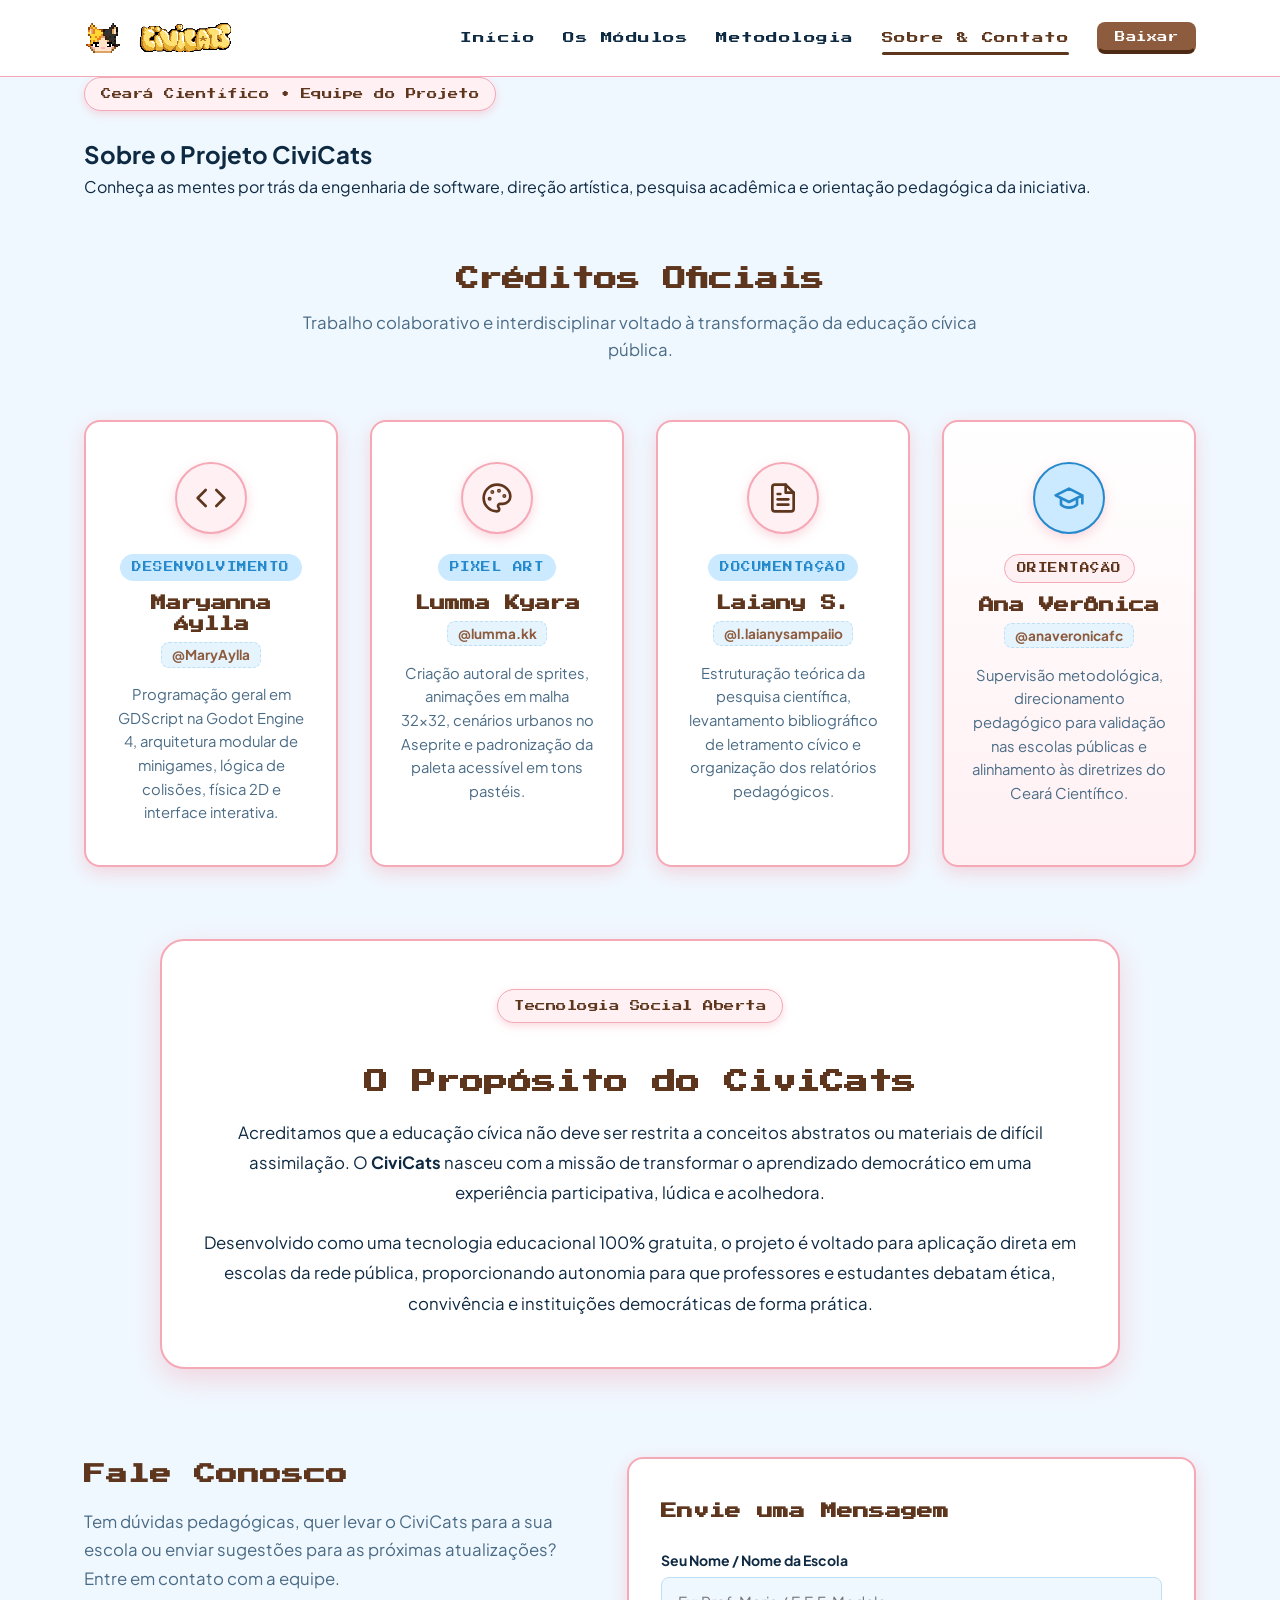
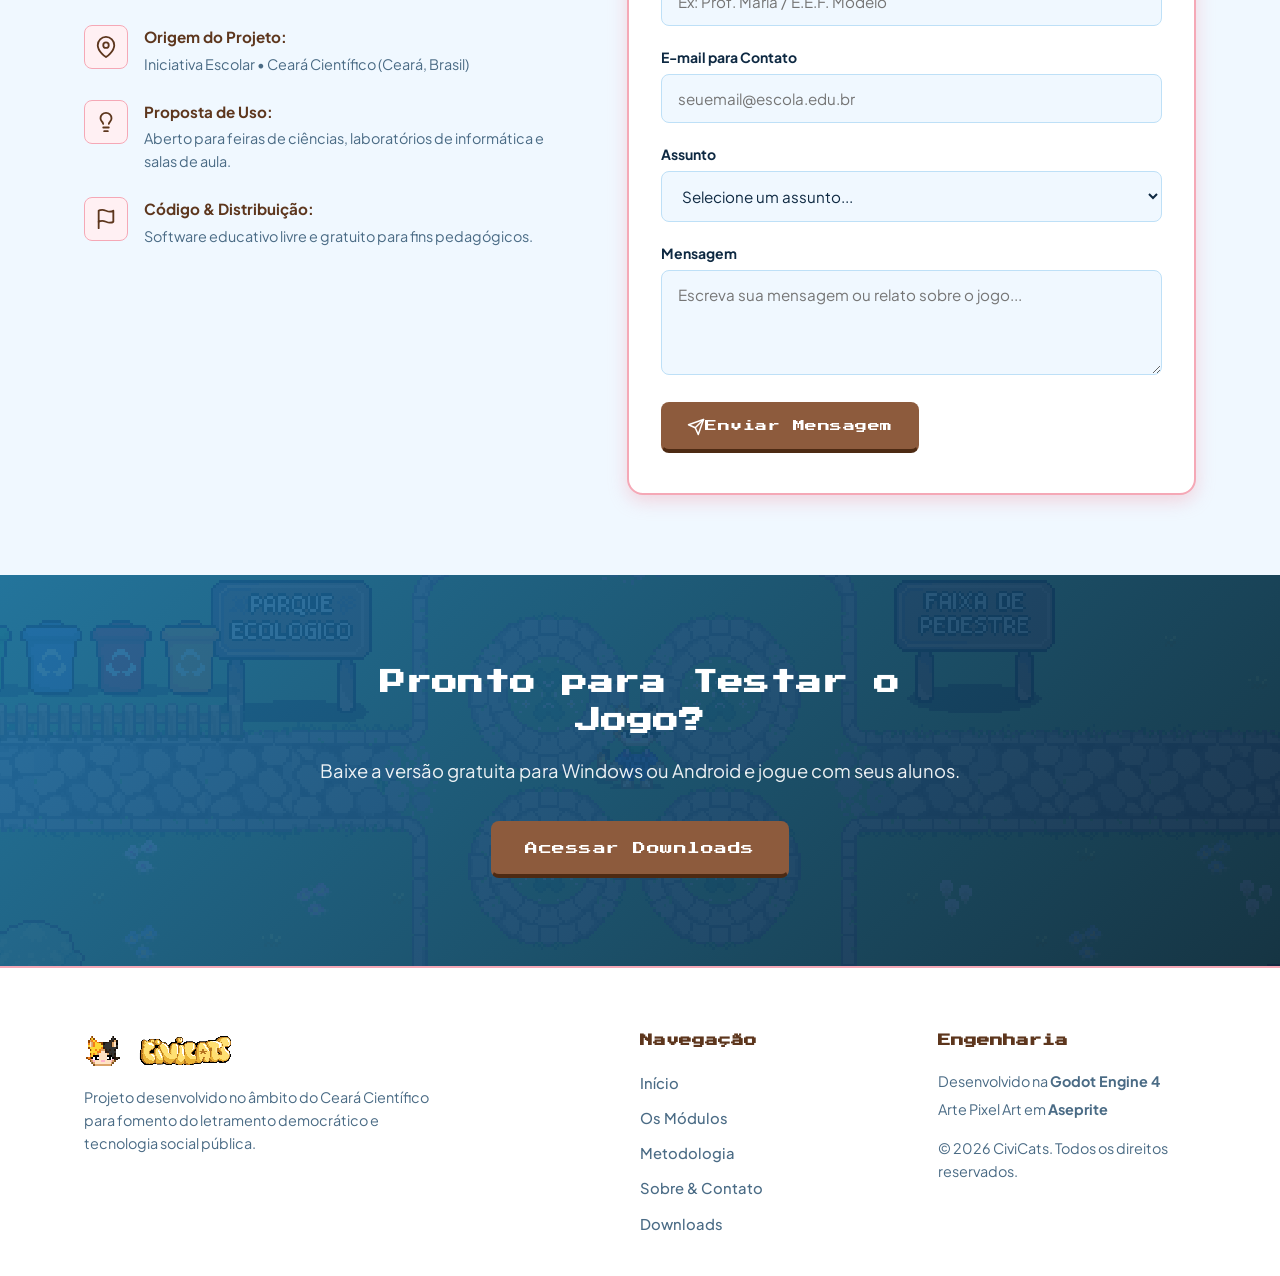
==== sobre.html @ 6ed39fdf "Projeto CiviCats" ====
<!DOCTYPE html>
<html lang="pt-BR">
<head>
  <meta charset="UTF-8">
  <meta name="viewport" content="width=device-width, initial-scale=1.0">
  <meta name="description" content="Conheça a equipe por trás do projeto CiviCats: desenvolvimento, arte, documentação e coordenação pedagógica para o Ceará Científico.">
  <meta name="theme-color" content="#7ecbf7">

  <title>CiviCats | Sobre Nós & Equipe</title>

  <!-- Favicon -->
  <link rel="icon" type="image/png" href="assets/images/cat-avatar.png">

  <!-- Google Fonts: Press Start 2P + Plus Jakarta Sans -->
  <link rel="preconnect" href="https://fonts.googleapis.com">
  <link rel="preconnect" href="https://fonts.gstatic.com" crossorigin>
  <link href="https://fonts.googleapis.com/css2?family=Plus+Jakarta+Sans:wght@400;500;600;700;800&family=Press+Start+2P&display=swap" rel="stylesheet">

  <!-- Estilos -->
  <link rel="stylesheet" href="css/style.css">
</head>
<body>

  <!-- Acessibilidade -->
  <a href="#conteudo-principal" class="skip-link">Pular para o conteúdo principal</a>

  <!-- Cabeçalho -->
  <header class="header">
    <div class="container header-container">
      <a href="index.html" class="brand" aria-label="CiviCats Página Inicial">
        <img src="assets/images/cat-avatar.png" alt="Ícone do Gatinho CiviCats" class="brand-cat-icon">
        <img src="assets/images/logo-civicats.png" alt="CiviCats" class="brand-logo-nav">
      </a>

      <button 
        class="mobile-toggle" 
        id="menu-toggle" 
        aria-label="Abrir menu de navegação" 
        aria-expanded="false" 
        aria-controls="nav-menu"
      >
        <span class="hamburger-bar"></span>
        <span class="hamburger-bar"></span>
        <span class="hamburger-bar"></span>
      </button>

      <nav class="nav" id="nav-menu" aria-label="Navegação do site">
        <ul class="nav-list">
          <li><a href="index.html" class="nav-link">Início</a></li>
          <li><a href="modulos.html" class="nav-link">Os Módulos</a></li>
          <li><a href="metodologia.html" class="nav-link">Metodologia</a></li>
          <li><a href="sobre.html" class="nav-link active" aria-current="page">Sobre & Contato</a></li>
          <li><a href="downloads.html" class="btn btn-wood btn-nav-compact">Baixar</a></li>
        </ul>
      </nav>
    </div>
  </header>

  <main id="conteudo-principal">

    <!-- Cabeçalho da Página -->
    <section class="page-header">
      <div class="container">
        <span class="pixel-badge">Ceará Científico • Equipe do Projeto</span>
        <h1 class="page-title">Sobre o Projeto CiviCats</h1>
        <p class="page-subtitle">
          Conheça as mentes por trás da engenharia de software, direção artística, pesquisa acadêmica e orientação pedagógica da iniciativa.
        </p>
      </div>
    </section>

    <!-- Seção de Créditos & Equipe -->
    <section class="section section-team">
      <div class="container">
        
        <div class="section-header reveal-item">
          <h2 class="section-title">Créditos Oficiais</h2>
          <p class="section-desc">Trabalho colaborativo e interdisciplinar voltado à transformação da educação cívica pública.</p>
        </div>

        <div class="grid grid-team">

          <!-- 1. Desenvolvimento -->
          <article class="card team-card reveal-item" data-delay="100">
            <div class="team-avatar-box">
              <svg class="team-svg-icon" viewBox="0 0 24 24" fill="none" stroke="currentColor" stroke-width="2" stroke-linecap="round" stroke-linejoin="round" aria-hidden="true">
                <polyline points="16 18 22 12 16 6"/>
                <polyline points="8 6 2 12 8 18"/>
              </svg>
            </div>
            <span class="team-role-tag">Desenvolvimento</span>
            <h3 class="team-name">Maryanna Áylla</h3>
            <p class="team-handle">
              <a href="https://instagram.com/MaryAylla" target="_blank" rel="noopener noreferrer" class="social-tag">
                @MaryAylla
              </a>
            </p>
            <p class="team-desc">
              Programação geral em GDScript na Godot Engine 4, arquitetura modular de minigames, lógica de colisões, física 2D e interface interativa.
            </p>
          </article>

          <!-- 2. Pixel Art -->
          <article class="card team-card reveal-item" data-delay="200">
            <div class="team-avatar-box">
              <svg class="team-svg-icon" viewBox="0 0 24 24" fill="none" stroke="currentColor" stroke-width="2" stroke-linecap="round" stroke-linejoin="round" aria-hidden="true">
                <circle cx="13.5" cy="6.5" r=".5" fill="currentColor"/>
                <circle cx="17.5" cy="10.5" r=".5" fill="currentColor"/>
                <circle cx="8.5" cy="7.5" r=".5" fill="currentColor"/>
                <circle cx="6.5" cy="12.5" r=".5" fill="currentColor"/>
                <path d="M12 2C6.5 2 2 6.5 2 12s4.5 10 10 10c.926 0 1.648-.746 1.648-1.688 0-.437-.18-.835-.437-1.125-.29-.289-.438-.652-.438-1.125a1.64 1.64 0 0 1 1.668-1.668h1.996c3.051 0 5.555-2.503 5.555-5.554C21.965 6.012 17.461 2 12 2z"/>
              </svg>
            </div>
            <span class="team-role-tag">Pixel Art</span>
            <h3 class="team-name">Lumma Kyara</h3>
            <p class="team-handle">
              <a href="https://instagram.com/lumma.kk" target="_blank" rel="noopener noreferrer" class="social-tag">
                @lumma.kk
              </a>
            </p>
            <p class="team-desc">
              Criação autoral de sprites, animações em malha 32x32, cenários urbanos no Aseprite e padronização da paleta acessível em tons pastéis.
            </p>
          </article>

          <!-- 3. Documentação -->
          <article class="card team-card reveal-item" data-delay="300">
            <div class="team-avatar-box">
              <svg class="team-svg-icon" viewBox="0 0 24 24" fill="none" stroke="currentColor" stroke-width="2" stroke-linecap="round" stroke-linejoin="round" aria-hidden="true">
                <path d="M14 2H6a2 2 0 0 0-2 2v16a2 2 0 0 0 2 2h12a2 2 0 0 0 2-2V8z"/>
                <polyline points="14 2 14 8 20 8"/>
                <line x1="16" y1="13" x2="8" y2="13"/>
                <line x1="16" y1="17" x2="8" y2="17"/>
                <polyline points="10 9 9 9 8 9"/>
              </svg>
            </div>
            <span class="team-role-tag">Documentação</span>
            <h3 class="team-name">Laiany S.</h3>
            <p class="team-handle">
              <a href="https://instagram.com/l.laianysampaiio" target="_blank" rel="noopener noreferrer" class="social-tag">
                @l.laianysampaiio
              </a>
            </p>
            <p class="team-desc">
              Estruturação teórica da pesquisa científica, levantamento bibliográfico de letramento cívico e organização dos relatórios pedagógicos.
            </p>
          </article>

          <!-- 4. Orientação -->
          <article class="card team-card team-card-coord reveal-item" data-delay="400">
            <div class="team-avatar-box avatar-coord">
              <svg class="team-svg-icon" viewBox="0 0 24 24" fill="none" stroke="currentColor" stroke-width="2" stroke-linecap="round" stroke-linejoin="round" aria-hidden="true">
                <path d="M22 10v6M2 10l10-5 10 5-10 5z"/>
                <path d="M6 12v5c3 3 9 3 12 0v-5"/>
              </svg>
            </div>
            <span class="team-role-tag tag-coord">Orientação</span>
            <h3 class="team-name">Ana Verônica</h3>
            <p class="team-handle">
              <a href="https://instagram.com/anaveronicafc" target="_blank" rel="noopener noreferrer" class="social-tag">
                @anaveronicafc
              </a>
            </p>
            <p class="team-desc">
              Supervisão metodológica, direcionamento pedagógico para validação nas escolas públicas e alinhamento às diretrizes do Ceará Científico.
            </p>
          </article>

        </div>

      </div>
    </section>

    <!-- Seção de Missão -->
    <section class="section section-mission">
      <div class="container">
        <div class="mission-box reveal-item">
          <div class="mission-content">
            <span class="pixel-badge">Tecnologia Social Aberta</span>
            <h2 class="mission-title">O Propósito do CiviCats</h2>
            <p>
              Acreditamos que a educação cívica não deve ser restrita a conceitos abstratos ou materiais de difícil assimilação. O <strong>CiviCats</strong> nasceu com a missão de transformar o aprendizado democrático em uma experiência participativa, lúdica e acolhedora.
            </p>
            <p>
              Desenvolvido como uma tecnologia educacional 100% gratuita, o projeto é voltado para aplicação direta em escolas da rede pública, proporcionando autonomia para que professores e estudantes debatam ética, convivência e instituições democráticas de forma prática.
            </p>
          </div>
        </div>
      </div>
    </section>

    <!-- Seção de Contato & Feedback -->
    <section class="section section-contact">
      <div class="container">
        
        <div class="contact-grid">
          
          <!-- Informações de Contato -->
          <div class="contact-info-panel reveal-item" data-delay="100">
            <h2 class="contact-panel-title">Fale Conosco</h2>
            <p class="contact-panel-desc">
              Tem dúvidas pedagógicas, quer levar o CiviCats para a sua escola ou enviar sugestões para as próximas atualizações? Entre em contato com a equipe.
            </p>

            <div class="contact-detail-list">
              <div class="contact-item">
                <div class="contact-icon-box" aria-hidden="true">
                  <svg class="contact-svg-icon" viewBox="0 0 24 24" fill="none" stroke="currentColor" stroke-width="2" stroke-linecap="round" stroke-linejoin="round">
                    <path d="M21 10c0 7-9 13-9 13s-9-6-9-13a9 9 0 0 1 18 0z"/>
                    <circle cx="12" cy="10" r="3"/>
                  </svg>
                </div>
                <div>
                  <strong>Origem do Projeto:</strong>
                  <p>Iniciativa Escolar • Ceará Científico (Ceará, Brasil)</p>
                </div>
              </div>

              <div class="contact-item">
                <div class="contact-icon-box" aria-hidden="true">
                  <svg class="contact-svg-icon" viewBox="0 0 24 24" fill="none" stroke="currentColor" stroke-width="2" stroke-linecap="round" stroke-linejoin="round">
                    <line x1="9" y1="18" x2="15" y2="18"/>
                    <line x1="10" y1="22" x2="14" y2="22"/>
                    <path d="M15.09 14c.18-.98.65-1.74 1.41-2.5A4.65 4.65 0 0 0 18 8 6 6 0 0 0 6 8c0 1 .23 2.23 1.5 3.5A4.61 4.61 0 0 1 8.91 14"/>
                  </svg>
                </div>
                <div>
                  <strong>Proposta de Uso:</strong>
                  <p>Aberto para feiras de ciências, laboratórios de informática e salas de aula.</p>
                </div>
              </div>

              <div class="contact-item">
                <div class="contact-icon-box" aria-hidden="true">
                  <svg class="contact-svg-icon" viewBox="0 0 24 24" fill="none" stroke="currentColor" stroke-width="2" stroke-linecap="round" stroke-linejoin="round">
                    <path d="M4 15s1-1 4-1 5 2 8 2 4-1 4-1V3s-1 1-4 1-5-2-8-2-4 1-4 1z"/>
                    <line x1="4" y1="22" x2="4" y2="15"/>
                  </svg>
                </div>
                <div>
                  <strong>Código & Distribuição:</strong>
                  <p>Software educativo livre e gratuito para fins pedagógicos.</p>
                </div>
              </div>
            </div>
          </div>

          <!-- Formulário Acessível -->
          <div class="card contact-form-card reveal-item" data-delay="200">
            <h3 class="form-title">Envie uma Mensagem</h3>
            
            <form id="contact-form" class="contact-form" novalidate>
              
              <div class="form-group">
                <label for="form-name" class="form-label">Seu Nome / Nome da Escola</label>
                <input 
                  type="text" 
                  id="form-name" 
                  name="name" 
                  class="form-input" 
                  placeholder="Ex: Prof. Maria / E.E.F. Modelo" 
                  required
                >
                <span class="form-error-msg" id="name-error">Por favor, informe seu nome.</span>
              </div>

              <div class="form-group">
                <label for="form-email" class="form-label">E-mail para Contato</label>
                <input 
                  type="email" 
                  id="form-email" 
                  name="email" 
                  class="form-input" 
                  placeholder="seuemail@escola.edu.br" 
                  required
                >
                <span class="form-error-msg" id="email-error">Por favor, insira um e-mail válido.</span>
              </div>

              <div class="form-group">
                <label for="form-subject" class="form-label">Assunto</label>
                <select id="form-subject" name="subject" class="form-input form-select" required>
                  <option value="" disabled selected>Selecione um assunto...</option>
                  <option value="pedagogico">Uso Pedagógico em Sala de Aula</option>
                  <option value="duvidas">Dúvidas sobre os Minigames / Builds</option>
                  <option value="feedback">Feedback e Sugestões de Melhoria</option>
                  <option value="parcerias">Apresentações em Feiras Científicas</option>
                </select>
                <span class="form-error-msg" id="subject-error">Por favor, escolha um assunto.</span>
              </div>

              <div class="form-group">
                <label for="form-message" class="form-label">Mensagem</label>
                <textarea 
                  id="form-message" 
                  name="message" 
                  rows="4" 
                  class="form-input form-textarea" 
                  placeholder="Escreva sua mensagem ou relato sobre o jogo..." 
                  required
                ></textarea>
                <span class="form-error-msg" id="message-error">A mensagem não pode ficar vazia.</span>
              </div>

              <button type="submit" class="btn btn-wood btn-block" id="form-submit-btn">
                <svg class="btn-icon-svg" viewBox="0 0 24 24" fill="none" stroke="currentColor" stroke-width="2" stroke-linecap="round" stroke-linejoin="round" aria-hidden="true">
                  <line x1="22" y1="2" x2="11" y2="13"/>
                  <polygon points="22 2 15 22 11 13 2 9 22 2"/>
                </svg>
                <span>Enviar Mensagem</span>
              </button>

              <div class="form-success-banner" id="form-success" role="alert" aria-live="polite">
                <svg class="success-icon-svg" viewBox="0 0 24 24" fill="none" stroke="currentColor" stroke-width="2" stroke-linecap="round" stroke-linejoin="round" aria-hidden="true">
                  <path d="M22 11.08V12a10 10 0 1 1-5.93-9.14"/>
                  <polyline points="22 4 12 14.01 9 11.01"/>
                </svg>
                <span>Mensagem enviada com sucesso! Agradecemos o contato.</span>
              </div>

            </form>
          </div>

        </div>

      </div>
    </section>

    <!-- Banner de Download -->
    <section class="cta-banner reveal-item">
      <div class="container cta-banner-container">
        <h2 class="cta-banner-title">Pronto para Testar o Jogo?</h2>
        <p class="cta-banner-desc">Baixe a versão gratuita para Windows ou Android e jogue com seus alunos.</p>
        <a href="downloads.html" class="btn btn-wood btn-lg">
          Acessar Downloads
        </a>
      </div>
    </section>

  </main>

  <!-- Rodapé Institucional -->
  <footer class="footer">
    <div class="container footer-grid">
      <div class="footer-info">
        <div class="brand">
          <img src="assets/images/cat-avatar.png" alt="Ícone do Gatinho" class="brand-cat-icon">
          <img src="assets/images/logo-civicats.png" alt="CiviCats" class="brand-logo-nav">
        </div>
        <p class="footer-desc">Projeto desenvolvido no âmbito do Ceará Científico para fomento do letramento democrático e tecnologia social pública.</p>
      </div>

      <div class="footer-links">
        <h3 class="footer-heading">Navegação</h3>
        <ul>
          <li><a href="index.html">Início</a></li>
          <li><a href="modulos.html">Os Módulos</a></li>
          <li><a href="metodologia.html">Metodologia</a></li>
          <li><a href="sobre.html">Sobre & Contato</a></li>
          <li><a href="downloads.html">Downloads</a></li>
        </ul>
      </div>

      <div class="footer-legal">
        <h3 class="footer-heading">Engenharia</h3>
        <p>Desenvolvido na <strong>Godot Engine 4</strong></p>
        <p>Arte Pixel Art em <strong>Aseprite</strong></p>
        <p class="footer-copy">&copy; 2026 CiviCats. Todos os direitos reservados.</p>
      </div>
    </div>
  </footer>

  <script src="js/main.js"></script>
</body>
</html>
---- css/style.css ----
/* ==========================================================================
   1. DESIGN TOKENS (Céu Pastel, Madeira & Rosa Sakura das Cerejeiras)
   ========================================================================== */
:root {
  /* Tons Principais de Azul Pastel (Céu) */
  --sky-blue-deep: #2589cc;
  --sky-blue-hover: #1b6da4;
  --sky-blue-pastel: #7ecbf7;
  --sky-blue-soft: #cbeaff;
  --sky-blue-lightest: #f0f8ff;

  /* Tons Amadeirados para Títulos e Botões */
  --title-brown: #5d361d;         /* Marrom escuro para títulos e legibilidade */
  --accent-wood: #8d5b3d;         /* Madeira clássica dos botões */
  --accent-wood-hover: #73482d;   
  --accent-wood-shadow: #4d2a13;
  --accent-yellow: #fbd869;

  /* Paleta Rosa Pastel (Árvores Cerejeiras da Tela Inicial) */
  --sakura-pink: #f9c2cb;         /* Tom principal da copa da árvore */
  --sakura-pink-border: #f5a8b6;  /* Borda rosada com definição */
  --sakura-pink-soft: #fff0f3;    /* Fundo ultra-suave para tags e caixas */
  --sakura-pink-shadow: rgba(245, 168, 182, 0.45); /* Brilho/sombra rosa suave */

  /* Tags de Categoria */
  --accent-green-tag: #dcfce7;
  --accent-green-text: #15803d;

  /* Superfícies e Textos */
  --bg-main: var(--sky-blue-lightest);
  --bg-surface: #ffffff;
  --bg-surface-alt: #e6f4fd;

  --text-main: #0e2942;
  --text-muted: #4a6b85;
  --border-color: #bee0f7;

  /* Dimensões e Efeitos */
  --radius-sm: 8px;
  --radius-md: 16px;
  --radius-lg: 24px;
  --transition: 0.25s cubic-bezier(0.4, 0, 0.2, 1);

  /* Fontes */
  --font-text: 'Plus Jakarta Sans', system-ui, -apple-system, sans-serif;
  --font-pixel: 'Press Start 2P', monospace;
}

*, *::before, *::after {
  box-sizing: border-box;
  margin: 0;
  padding: 0;
}

html {
  scroll-behavior: smooth;
}

body {
  font-family: var(--font-text);
  background-color: var(--bg-main);
  color: var(--text-main);
  line-height: 1.6;
  -webkit-font-smoothing: antialiased;
  display: flex;
  flex-direction: column;
  min-height: 100vh;
}

main {
  flex: 1;
}

/* ==========================================================================
   2. ACESSIBILIDADE E BADGES
   ========================================================================== */
.skip-link {
  position: absolute;
  top: -100px;
  left: 1rem;
  background: var(--title-brown);
  color: #ffffff;
  padding: 0.75rem 1.25rem;
  border-radius: var(--radius-sm);
  font-family: var(--font-pixel);
  font-size: 0.7rem;
  z-index: 1000;
  transition: top var(--transition);
  text-decoration: none;
}

.skip-link:focus {
  top: 1rem;
}

:focus-visible {
  outline: 3px solid var(--sakura-pink-border);
  outline-offset: 3px;
}

.container {
  width: 100%;
  max-width: 1160px;
  margin-inline: auto;
  padding-inline: 1.5rem;
}

/* Badge do Ceará Científico em Rosa Pastel das Cerejeiras */
.pixel-badge {
  display: inline-block;
  font-family: var(--font-pixel);
  font-size: 0.65rem;
  line-height: 1.4;
  padding: 0.55rem 1rem;
  background-color: var(--sakura-pink-soft);
  color: var(--title-brown);
  border: 1.5px solid var(--sakura-pink-border);
  box-shadow: 0 3px 8px var(--sakura-pink-shadow);
  border-radius: 9999px;
  margin-bottom: 1.5rem;
  letter-spacing: 0.5px;
}

/* ==========================================================================
   3. CABEÇALHO E NAVEGAÇÃO
   ========================================================================== */
.header {
  position: sticky;
  top: 0;
  background-color: rgba(255, 255, 255, 0.94);
  backdrop-filter: blur(12px);
  border-bottom: 1.5px solid var(--sakura-pink-border);
  z-index: 100;
}

.header-container {
  display: flex;
  align-items: center;
  justify-content: space-between;
  height: 4.75rem;
}

.brand {
  display: flex;
  align-items: center;
  gap: 0.75rem;
  text-decoration: none;
}

.brand-cat-icon {
  width: 38px;
  height: 38px;
  object-fit: contain;
  image-rendering: pixelated;
  transition: transform var(--transition);
}

.brand:hover .brand-cat-icon {
  transform: rotate(-8deg) scale(1.1);
}

.brand-logo-nav {
  height: 32px;
  width: auto;
  object-fit: contain;
  image-rendering: pixelated;
}

.nav-list {
  display: flex;
  align-items: center;
  gap: 1.75rem;
  list-style: none;
}

.nav-link {
  font-family: var(--font-pixel);
  font-size: 0.725rem;
  text-decoration: none;
  color: var(--text-main);
  transition: color var(--transition);
  position: relative;
  padding-block: 0.4rem;
  letter-spacing: 0.5px;
}

.nav-link:hover,
.nav-link.active {
  color: var(--title-brown);
}

.nav-link.active::after {
  content: '';
  position: absolute;
  bottom: -4px;
  left: 0;
  width: 100%;
  height: 3px;
  background-color: var(--title-brown);
  border-radius: 2px;
}

.btn-nav-compact {
  padding: 0.45rem 1rem !important;
  font-size: 0.65rem !important;
}

.mobile-toggle {
  display: none;
  flex-direction: column;
  gap: 5px;
  background: transparent;
  border: none;
  cursor: pointer;
  padding: 0.5rem;
}

.hamburger-bar {
  width: 24px;
  height: 3px;
  background-color: var(--title-brown);
  border-radius: 2px;
  transition: transform var(--transition), opacity var(--transition);
}

/* ==========================================================================
   4. BOTÕES RETRÔ
   ========================================================================== */
.btn {
  display: inline-flex;
  align-items: center;
  justify-content: center;
  font-family: var(--font-pixel);
  font-size: 0.75rem;
  line-height: 1.2;
  padding: 0.85rem 1.5rem;
  border-radius: var(--radius-sm);
  text-decoration: none;
  cursor: pointer;
  border: 2px solid transparent;
  transition: all var(--transition);
  letter-spacing: 0.5px;
}

.btn-lg {
  padding: 1.1rem 2rem;
  font-size: 0.8rem;
}

.btn:active {
  transform: translateY(2px);
}

.btn-primary {
  background-color: var(--sky-blue-deep);
  color: #ffffff;
  border-bottom: 4px solid var(--sky-blue-hover);
  box-shadow: 0 4px 14px rgba(37, 137, 204, 0.28);
}

.btn-primary:hover {
  background-color: var(--sky-blue-hover);
  transform: translateY(-2px);
}

.btn-wood {
  background-color: var(--accent-wood);
  color: #ffffff;
  border-bottom: 4px solid var(--accent-wood-shadow);
  box-shadow: var(--shadow-sm);
}

.btn-wood:hover {
  background-color: var(--accent-wood-hover);
  transform: translateY(-2px);
}

.btn-outline {
  border-color: var(--sakura-pink-border);
  background-color: #ffffff;
  color: var(--title-brown);
  border-bottom: 4px solid var(--sakura-pink-border);
}

.btn-outline:hover {
  background-color: var(--sakura-pink-soft);
  border-color: var(--sakura-pink);
  color: var(--title-brown);
  transform: translateY(-2px);
}

/* ==========================================================================
   5. HERO & TÍTULO PRINCIPAL EM MARROM
   ========================================================================== */
.hero-home {
  padding-block: 5rem 4rem;
  background: linear-gradient(180deg, #d2edfc 0%, var(--bg-main) 100%);
  text-align: center;
}

.hero-home-container {
  display: flex;
  flex-direction: column;
  align-items: center;
}

.floating-logo-stage {
  margin-bottom: 2rem;
  animation: float-logo 3.8s ease-in-out infinite;
}

.floating-logo-img {
  max-width: 440px;
  width: 100%;
  height: auto;
  display: block;
  filter: drop-shadow(0 16px 22px rgba(14, 41, 66, 0.22));
  image-rendering: pixelated;
}

@keyframes float-logo {
  0%, 100% {
    transform: translateY(0) rotate(-0.5deg);
  }
  50% {
    transform: translateY(-14px) rotate(0.5deg);
  }
}

.hero-home-body {
  max-width: 780px;
}

/* Título em Tom Marrom Escuro */
.hero-home-title {
  font-family: var(--font-pixel);
  font-size: clamp(1.15rem, 2.5vw, 1.65rem);
  line-height: 1.6;
  margin-bottom: 1.5rem;
  color: var(--title-brown);
}

.hero-home-desc {
  font-size: 1.15rem;
  color: var(--text-muted);
  margin-bottom: 2.25rem;
  line-height: 1.7;
}

.hero-actions {
  display: flex;
  gap: 1rem;
  justify-content: center;
  flex-wrap: wrap;
}

/* ==========================================================================
   6. SHOWCASE COM BORDAS E SOMBRAS ROSA PASTEL
   ========================================================================== */
.section {
  padding-block: 4.5rem;
}

.section-showcase {
  padding-top: 1rem;
}

.showcase-card {
  background-color: var(--bg-surface);
  border: 2px solid var(--sakura-pink-border);
  border-radius: var(--radius-lg);
  box-shadow: 0 14px 32px var(--sakura-pink-shadow);
  overflow: hidden;
  max-width: 960px;
  margin-inline: auto;
}

.showcase-header {
  display: flex;
  align-items: center;
  padding: 0.85rem 1.25rem;
  background-color: var(--sakura-pink-soft);
  border-bottom: 1.5px solid var(--sakura-pink-border);
}

.window-controls {
  display: flex;
  gap: 8px;
}

.control-dot {
  width: 12px;
  height: 12px;
  border-radius: 50%;
}
.control-dot.red { background-color: #f87171; }
.control-dot.yellow { background-color: var(--accent-yellow); }
.control-dot.green { background-color: #4ade80; }

.window-title {
  margin-inline: auto;
  font-family: var(--font-pixel);
  font-size: 0.65rem;
  color: var(--title-brown);
}

.showcase-media {
  background-color: #000000;
  display: flex;
  justify-content: center;
}

.showcase-img {
  width: 100%;
  height: auto;
  display: block;
  image-rendering: pixelated;
}

.showcase-caption {
  padding: 1.25rem 1.75rem;
  background-color: var(--bg-surface);
  border-top: 1.5px solid var(--sakura-pink-border);
  font-size: 0.95rem;
  color: var(--text-muted);
}

/* ==========================================================================
   7. DESTAQUES COM CARDS EM ROSA SAKURA & TÍTULOS EM MARROM
   ========================================================================== */
.section-header {
  text-align: center;
  max-width: 720px;
  margin: 0 auto 3.5rem auto;
}

/* Título de Seção em Marrom */
.section-title {
  font-family: var(--font-pixel);
  font-size: clamp(1.1rem, 2.2vw, 1.45rem);
  line-height: 1.5;
  margin-bottom: 0.75rem;
  color: var(--title-brown);
}

.section-desc {
  color: var(--text-muted);
  font-size: 1.05rem;
}

.grid {
  display: grid;
  gap: 2rem;
}

.grid-2 { grid-template-columns: 1fr; }
.grid-3 { grid-template-columns: 1fr; }

/* Cards com Borda e Sombra Rosa Pastel */
.card {
  background-color: var(--bg-surface);
  border: 2px solid var(--sakura-pink-border);
  border-radius: var(--radius-md);
  padding: 2.25rem 2rem;
  box-shadow: 0 6px 18px var(--sakura-pink-shadow);
  transition: transform var(--transition), box-shadow var(--transition), border-color var(--transition);
}

.card:hover {
  transform: translateY(-6px);
  border-color: #f294a5;
  box-shadow: 0 12px 26px rgba(242, 148, 165, 0.55);
}

/* Caixa do Ícone com Fundo Rosa Pastel e Cor Marrom */
.highlight-icon-box {
  width: 58px;
  height: 58px;
  background: var(--sakura-pink-soft);
  border: 2px solid var(--sakura-pink-border);
  border-radius: var(--radius-sm);
  display: flex;
  align-items: center;
  justify-content: center;
  margin-bottom: 1.5rem;
  color: var(--title-brown);
  transition: all var(--transition);
}

.card:hover .highlight-icon-box {
  background-color: var(--accent-wood);
  color: #ffffff;
  border-color: var(--accent-wood-shadow);
  transform: scale(1.05);
}

.icon-svg {
  width: 30px;
  height: 30px;
}

.highlight-title {
  font-family: var(--font-pixel);
  font-size: 0.875rem;
  line-height: 1.4;
  margin-bottom: 0.75rem;
  color: var(--title-brown);
}

.highlight-text {
  color: var(--text-muted);
  font-size: 0.95rem;
}

/* ==========================================================================
   8. PRÉVIAS DOS MÓDULOS (TEASERS)
   ========================================================================== */
.section-modules-teaser {
  background-color: var(--bg-surface-alt);
}

.module-teaser-card {
  padding: 0;
  overflow: hidden;
  display: flex;
  flex-direction: column;
}

.teaser-image-wrap {
  position: relative;
  background-color: #0b1e30;
  height: 230px;
  overflow: hidden;
  border-bottom: 2px solid var(--sakura-pink-border);
}

.teaser-img {
  width: 100%;
  height: 100%;
  object-fit: cover;
  image-rendering: pixelated;
  transition: transform 0.4s ease;
}

.module-teaser-card:hover .teaser-img {
  transform: scale(1.06);
}

.teaser-tag {
  position: absolute;
  top: 1rem;
  left: 1rem;
  font-family: var(--font-pixel);
  font-size: 0.6rem;
  padding: 0.4rem 0.75rem;
  border-radius: 9999px;
  text-transform: uppercase;
}

.tag-mirim {
  background-color: var(--accent-green-tag);
  color: var(--accent-green-text);
  border: 1px solid rgba(21, 128, 61, 0.2);
}

.tag-jovem {
  background-color: var(--sakura-pink-soft);
  color: var(--title-brown);
  border: 1px solid var(--sakura-pink-border);
}

.teaser-content {
  padding: 2rem;
  display: flex;
  flex-direction: column;
  flex: 1;
}

.teaser-title {
  font-family: var(--font-pixel);
  font-size: 0.95rem;
  line-height: 1.4;
  margin-bottom: 0.75rem;
  color: var(--title-brown);
}

.teaser-desc {
  color: var(--text-muted);
  font-size: 0.95rem;
  margin-bottom: 1.5rem;
  flex: 1;
}

.card-link {
  font-family: var(--font-pixel);
  font-size: 0.7rem;
  color: var(--title-brown);
  text-decoration: none;
}

.card-link:hover {
  color: var(--accent-wood-hover);
  text-decoration: underline;
}

.center-cta-wrap {
  text-align: center;
  margin-top: 3.5rem;
}

/* ==========================================================================
   9. BANNER COM FUNDO DA CIDADE
   ========================================================================== */
.cta-banner {
  position: relative;
  padding-block: 5.5rem;
  background: 
    linear-gradient(135deg, rgba(27, 109, 164, 0.92) 0%, rgba(14, 41, 66, 0.94) 100%),
    url('../assets/images/preview-gameplay.png') center/cover no-repeat;
  color: #ffffff;
  text-align: center;
  overflow: hidden;
  image-rendering: pixelated;

  background: 
    linear-gradient(135deg, rgba(27, 109, 164, 0.90) 0%, rgba(14, 41, 66, 0.92) 100%),
    url('../assets/images/banner-bg.png') center/cover no-repeat;
    
  color: #ffffff;
  text-align: center;
  overflow: hidden;
}

.cta-banner-container {
  position: relative;
  z-index: 2;
  max-width: 720px;
}

.cta-banner-title {
  font-family: var(--font-pixel);
  font-size: clamp(1.15rem, 2.5vw, 1.6rem);
  line-height: 1.5;
  margin-bottom: 1rem;
  color: #ffffff; /* Fica branco para alto contraste com o fundo escuro */
}

.cta-banner-desc {
  font-size: 1.15rem;
  margin-bottom: 2.25rem;
  opacity: 0.92;
}

/* ==========================================================================
   10. RODAPÉ INSTITUCIONAL
   ========================================================================== */
.footer {
  background-color: #ffffff;
  border-top: 2px solid var(--sakura-pink-border);
  padding-block: 4rem 2.5rem;
}

.footer-grid {
  display: grid;
  gap: 2.5rem;
}

.footer-desc {
  color: var(--text-muted);
  font-size: 0.9rem;
  margin-top: 1rem;
  max-width: 360px;
}

.footer-heading {
  font-family: var(--font-pixel);
  font-size: 0.8rem;
  line-height: 1.4;
  margin-bottom: 1.25rem;
  color: var(--title-brown);
}

.footer-links ul {
  list-style: none;
  display: flex;
  flex-direction: column;
  gap: 0.6rem;
}

.footer-links a {
  text-decoration: none;
  color: var(--text-muted);
  font-weight: 500;
  font-size: 0.925rem;
  transition: color var(--transition);
}

.footer-links a:hover {
  color: var(--title-brown);
}

.footer-legal p {
  color: var(--text-muted);
  font-size: 0.9rem;
  margin-bottom: 0.35rem;
}

.footer-copy {
  margin-top: 1rem;
  font-size: 0.85rem;
}

/* ==========================================================================
   11. ANIMAÇÕES DE SCROLL (REVEAL)
   ========================================================================== */
.reveal-item {
  opacity: 0;
  transform: translateY(28px);
  transition: opacity 0.7s cubic-bezier(0.16, 1, 0.3, 1), transform 0.7s cubic-bezier(0.16, 1, 0.3, 1);
  will-change: opacity, transform;
}

.reveal-item.is-visible {
  opacity: 1;
  transform: translateY(0);
}

/* ==========================================================================
   12. MEDIA QUERIES
   ========================================================================== */
@media (min-width: 768px) {
  .grid-2 { grid-template-columns: repeat(2, 1fr); }
  .grid-3 { grid-template-columns: repeat(3, 1fr); }
  
  .footer-grid {
    grid-template-columns: 2fr 1fr 1fr;
  }
}

@media (max-width: 767px) {
  .mobile-toggle {
    display: flex;
  }

  .nav {
    position: fixed;
    top: 4.75rem;
    left: 0;
    right: 0;
    background-color: #ffffff;
    border-bottom: 2px solid var(--sakura-pink-border);
    padding: 2rem 1.5rem;
    transform: translateY(-120%);
    opacity: 0;
    pointer-events: none;
    transition: transform var(--transition), opacity var(--transition);
    box-shadow: 0 10px 24px var(--sakura-pink-shadow);
  }

  .nav.is-open {
    transform: translateY(0);
    opacity: 1;
    pointer-events: auto;
  }

  .nav-list {
    flex-direction: column;
    align-items: flex-start;
    gap: 1.5rem;
  }

  .floating-logo-img {
    max-width: 290px;
  }
}

/* ==========================================================================
   13. ESTILOS EXCLUSIVOS DA PÁGINA DE MÓDULOS
   ========================================================================== */
.section-module-block {
  padding-block: 4rem;
}

.section-alt-bg {
  background-color: var(--bg-surface-alt);
  border-block: 1.5px solid var(--border-color);
}

.module-section-banner {
  margin-bottom: 2.5rem;
}

.module-tag-badge {
  display: inline-block;
  font-family: var(--font-pixel);
  font-size: 0.65rem;
  background-color: var(--accent-green-tag);
  color: var(--accent-green-text);
  border: 1.5px solid rgba(21, 128, 61, 0.25);
  padding: 0.4rem 0.85rem;
  border-radius: 9999px;
  margin-bottom: 0.75rem;
  text-transform: uppercase;
}

.module-tag-jovem {
  background-color: var(--sakura-pink-soft);
  color: var(--title-brown);
  border-color: var(--sakura-pink-border);
}

.module-group-title {
  font-family: var(--font-pixel);
  font-size: clamp(1.2rem, 2.5vw, 1.55rem);
  line-height: 1.5;
  color: var(--title-brown);
  margin-bottom: 0.5rem;
}

.module-group-desc {
  color: var(--text-muted);
  font-size: 1.05rem;
  max-width: 760px;
}

/* Cards dos Minigames */
.minigame-card {
  padding: 0;
  overflow: hidden;
  display: flex;
  flex-direction: column;
}

.minigame-thumb-wrap {
  position: relative;
  height: 200px;
  background-color: #0b1e30;
  overflow: hidden;
  border-bottom: 2px solid var(--sakura-pink-border);
}

.minigame-thumb {
  width: 100%;
  height: 100%;
  object-fit: cover;
  image-rendering: pixelated;
  transition: transform 0.4s ease;
}

.minigame-card:hover .minigame-thumb {
  transform: scale(1.08);
}

/* Botão de Zoom na imagem */
.btn-zoom-trigger {
  position: absolute;
  bottom: 0.75rem;
  right: 0.75rem;
  width: 38px;
  height: 38px;
  background-color: rgba(93, 54, 29, 0.88);
  border: 1.5px solid var(--sakura-pink-border);
  border-radius: var(--radius-sm);
  color: #ffffff;
  display: flex;
  align-items: center;
  justify-content: center;
  cursor: pointer;
  backdrop-filter: blur(4px);
  transition: all var(--transition);
}

.btn-zoom-trigger:hover {
  background-color: var(--title-brown);
  transform: scale(1.1);
}

.zoom-icon {
  width: 20px;
  height: 20px;
}

.minigame-body {
  padding: 1.75rem;
  display: flex;
  flex-direction: column;
  flex: 1;
}

.game-number-tag {
  font-family: var(--font-pixel);
  font-size: 0.6rem;
  color: var(--sky-blue-deep);
  margin-bottom: 0.4rem;
  text-transform: uppercase;
}

.minigame-title {
  font-family: var(--font-pixel);
  font-size: 0.95rem;
  line-height: 1.4;
  color: var(--title-brown);
  margin-bottom: 0.6rem;
}

.minigame-focus {
  font-size: 0.85rem;
  color: var(--text-main);
  background-color: var(--bg-surface-alt);
  border-left: 3px solid var(--sakura-pink-border);
  padding: 0.35rem 0.65rem;
  margin-bottom: 0.75rem;
  border-radius: 0 var(--radius-sm) var(--radius-sm) 0;
}

.minigame-desc {
  font-size: 0.925rem;
  color: var(--text-muted);
  line-height: 1.6;
}

/* ==========================================================================
   14. SEÇÃO DE PROGRESSÃO DO JOGADOR
   ========================================================================== */
.section-progression {
  background: linear-gradient(180deg, var(--bg-main) 0%, #e6f4fd 100%);
  padding-block: 5rem;
}

.progression-grid {
  display: flex;
  flex-direction: column;
  gap: 1.5rem;
  align-items: center;
  max-width: 980px;
  margin: 0 auto;
}

.progression-step {
  background-color: var(--bg-surface);
  border: 2px solid var(--sakura-pink-border);
  border-radius: var(--radius-md);
  padding: 2rem;
  box-shadow: 0 6px 18px var(--sakura-pink-shadow);
  flex: 1;
  width: 100%;
  text-align: center;
}

.step-num {
  font-family: var(--font-pixel);
  font-size: 1.5rem;
  color: var(--sakura-pink-border);
  margin-bottom: 0.5rem;
}

.step-title {
  font-family: var(--font-pixel);
  font-size: 0.95rem;
  color: var(--title-brown);
  margin-bottom: 0.6rem;
}

.step-desc {
  font-size: 0.925rem;
  color: var(--text-muted);
}

.progression-arrow {
  font-size: 1.75rem;
  color: var(--title-brown);
  transform: rotate(90deg);
}

@media (min-width: 768px) {
  .progression-grid {
    flex-direction: row;
    align-items: stretch;
  }
  .progression-arrow {
    transform: rotate(0deg);
    align-self: center;
  }
}

/* ==========================================================================
   15. MODAL NATIVA ACESSÍVEL (<dialog>)
   ========================================================================== */
.game-modal {
  border: none;
  background: transparent;
  padding: 0;
  max-width: 780px;
  width: 90%;
  margin: auto;
  border-radius: var(--radius-md);
}

.game-modal::backdrop {
  background-color: rgba(14, 41, 66, 0.75);
  backdrop-filter: blur(8px);
}

.modal-box {
  background-color: var(--bg-surface);
  border: 2.5px solid var(--sakura-pink-border);
  border-radius: var(--radius-md);
  box-shadow: 0 20px 45px rgba(14, 41, 66, 0.4);
  overflow: hidden;
  animation: modal-pop 0.3s cubic-bezier(0.16, 1, 0.3, 1);
}

@keyframes modal-pop {
  from {
    opacity: 0;
    transform: scale(0.92) translateY(20px);
  }
  to {
    opacity: 1;
    transform: scale(1) translateY(0);
  }
}

.modal-header {
  display: flex;
  align-items: center;
  justify-content: space-between;
  padding: 1rem 1.5rem;
  background-color: var(--sakura-pink-soft);
  border-bottom: 2px solid var(--sakura-pink-border);
}

.modal-title {
  font-family: var(--font-pixel);
  font-size: 0.85rem;
  color: var(--title-brown);
}

.modal-close-btn {
  background: transparent;
  border: none;
  font-size: 1.25rem;
  font-weight: bold;
  color: var(--title-brown);
  cursor: pointer;
  padding: 0.25rem 0.5rem;
  border-radius: 4px;
}

.modal-close-btn:hover {
  background-color: rgba(93, 54, 29, 0.1);
}

.modal-media {
  background-color: #000000;
  display: flex;
  justify-content: center;
  max-height: 420px;
  overflow: hidden;
}

.modal-img {
  width: 100%;
  height: 100%;
  object-fit: contain;
  image-rendering: pixelated;
  display: block;
}

.modal-body {
  padding: 1.5rem;
}

.modal-desc {
  font-size: 1rem;
  color: var(--text-main);
  line-height: 1.6;
}

/* ==========================================================================
   16. ESTILOS EXCLUSIVOS DA PÁGINA DE METODOLOGIA
   ========================================================================== */
.section-method-steps {
  padding-block: 4rem 2rem;
}

.grid-4 {
  display: grid;
  gap: 1.5rem;
  grid-template-columns: 1fr;
}

.step-summary-card {
  position: relative;
  padding: 2rem 1.5rem;
  text-align: center;
  display: flex;
  flex-direction: column;
  align-items: center;
}

.step-summary-badge {
  position: absolute;
  top: -12px;
  background-color: var(--title-brown);
  color: #ffffff;
  font-family: var(--font-pixel);
  font-size: 0.55rem;
  padding: 0.3rem 0.65rem;
  border-radius: 9999px;
  letter-spacing: 0.5px;
}

.step-summary-title {
  font-family: var(--font-pixel);
  font-size: 0.85rem;
  color: var(--title-brown);
  margin-bottom: 0.5rem;
}

.step-summary-desc {
  font-size: 0.875rem;
  color: var(--text-muted);
  line-height: 1.5;
}

/* Blocos do Relatório Científico */
.section-paper-body {
  padding-block: 2rem 5rem;
}

.academic-container {
  max-width: 920px;
}

.paper-section-box {
  background-color: var(--bg-surface);
  border: 2px solid var(--sakura-pink-border);
  border-radius: var(--radius-md);
  padding: 2.75rem 2.5rem;
  margin-bottom: 2.75rem;
  box-shadow: 0 8px 24px var(--sakura-pink-shadow);
}

.paper-final-box {
  background: linear-gradient(180deg, #ffffff 0%, var(--sakura-pink-soft) 100%);
  border-color: var(--sakura-pink-border);
}

.paper-section-header {
  display: flex;
  align-items: flex-start;
  gap: 1.5rem;
  margin-bottom: 1.75rem;
  padding-bottom: 1.25rem;
  border-bottom: 2px solid var(--sakura-pink-soft);
}

.paper-tag-num {
  font-family: var(--font-pixel);
  font-size: 1.6rem;
  color: var(--sakura-pink-border);
  line-height: 1;
}

.paper-eyebrow {
  display: block;
  font-family: var(--font-pixel);
  font-size: 0.65rem;
  color: var(--sky-blue-deep);
  margin-bottom: 0.35rem;
  text-transform: uppercase;
}

.paper-main-title {
  font-family: var(--font-pixel);
  font-size: clamp(1.05rem, 2.2vw, 1.45rem);
  line-height: 1.4;
  color: var(--title-brown);
}

.paper-text-content p {
  color: var(--text-main);
  font-size: 1.05rem;
  line-height: 1.8;
  margin-bottom: 1.25rem;
}

.paper-text-content p:last-child {
  margin-bottom: 0;
}

.sub-paper-grid {
  margin-top: 1.75rem;
}

.sub-method-card {
  padding: 1.5rem;
  background-color: var(--bg-surface-alt);
  border: 1.5px solid var(--border-color);
  box-shadow: none;
}

.sub-method-card:hover {
  transform: translateY(-3px);
  border-color: var(--sakura-pink-border);
}

.sub-method-header {
  display: flex;
  align-items: center;
  gap: 0.75rem;
  margin-bottom: 0.75rem;
}

.sub-method-icon {
  font-size: 1.5rem;
}

.sub-method-title {
  font-family: var(--font-pixel);
  font-size: 0.75rem;
  line-height: 1.3;
  color: var(--title-brown);
}

/* Lista de Acessibilidade */
.paper-check-list {
  list-style: none;
  margin-top: 1.25rem;
  display: flex;
  flex-direction: column;
  gap: 1rem;
}

.paper-check-list li {
  position: relative;
  padding-left: 2rem;
  font-size: 1rem;
  color: var(--text-main);
  line-height: 1.6;
}

.paper-check-list li::before {
  content: '✔';
  position: absolute;
  left: 0;
  top: 0;
  color: var(--sky-blue-deep);
  font-weight: 900;
  font-size: 1.1rem;
}

/* Cards de Resultados */
.result-metric-card {
  background-color: var(--bg-surface-alt);
  border-left: 4px solid var(--sky-blue-deep);
  border-radius: 0 var(--radius-sm) var(--radius-sm) 0;
  padding: 1.5rem;
  border-top: 1px solid var(--border-color);
  border-right: 1px solid var(--border-color);
  border-bottom: 1px solid var(--border-color);
  transition: transform var(--transition);
}

.result-metric-card:hover {
  transform: translateY(-3px);
}

.result-category-tag {
  font-family: var(--font-pixel);
  font-size: 0.6rem;
  color: var(--sky-blue-deep);
  text-transform: uppercase;
  margin-bottom: 0.35rem;
  display: inline-block;
}

.result-card-title {
  font-family: var(--font-pixel);
  font-size: 0.8rem;
  line-height: 1.4;
  color: var(--title-brown);
  margin-bottom: 0.5rem;
}

.result-card-desc {
  font-size: 0.925rem;
  color: var(--text-muted);
  line-height: 1.6;
}

@media (min-width: 768px) {
  .grid-4 {
    grid-template-columns: repeat(4, 1fr);
  }
}

@media (max-width: 767px) {
  .paper-section-box {
    padding: 1.75rem 1.25rem;
  }
  .paper-section-header {
    gap: 1rem;
  }
}

/* ==========================================================================
   17. ESTILOS EXCLUSIVOS DA PÁGINA SOBRE & CONTATO
   ========================================================================== */
.section-team {
  padding-block: 4rem 2rem;
}

.grid-team {
  display: grid;
  gap: 2rem;
  grid-template-columns: 1fr;
}

.team-card {
  text-align: center;
  display: flex;
  flex-direction: column;
  align-items: center;
  padding: 2.5rem 1.75rem;
  position: relative;
}

.team-avatar-box {
  width: 72px;
  height: 72px;
  border-radius: 50%;
  background: var(--sakura-pink-soft);
  border: 2px solid var(--sakura-pink-border);
  box-shadow: 0 4px 12px var(--sakura-pink-shadow);
  display: flex;
  align-items: center;
  justify-content: center;
  margin-bottom: 1.25rem;
  transition: transform var(--transition);
}

.team-card:hover .team-avatar-box {
  transform: scale(1.1) rotate(5deg);
  background-color: #ffffff;
}

.avatar-coord {
  background: var(--sky-blue-soft);
  border-color: var(--sky-blue-deep);
}

.team-role-icon {
  font-size: 2rem;
}

.team-role-tag {
  font-family: var(--font-pixel);
  font-size: 0.6rem;
  color: var(--sky-blue-deep);
  background-color: var(--sky-blue-soft);
  padding: 0.35rem 0.75rem;
  border-radius: 9999px;
  margin-bottom: 0.75rem;
  text-transform: uppercase;
  letter-spacing: 0.5px;
}

.tag-coord {
  background-color: var(--sakura-pink-soft);
  color: var(--title-brown);
  border: 1px solid var(--sakura-pink-border);
}

.team-name {
  font-family: var(--font-pixel);
  font-size: 0.95rem;
  color: var(--title-brown);
  margin-bottom: 0.4rem;
  line-height: 1.4;
}

.team-handle {
  margin-bottom: 1rem;
}

.social-tag {
  font-size: 0.85rem;
  font-weight: 700;
  color: var(--accent-wood);
  text-decoration: none;
  background-color: var(--bg-surface-alt);
  padding: 0.2rem 0.6rem;
  border-radius: var(--radius-sm);
  border: 1px dashed var(--border-color);
  transition: all var(--transition);
}

.social-tag:hover {
  background-color: var(--title-brown);
  color: #ffffff;
  border-color: var(--title-brown);
}

.team-desc {
  font-size: 0.925rem;
  color: var(--text-muted);
  line-height: 1.6;
}

/* Card Destacado de Coordenação */
.team-card-coord {
  border: 2.5px solid var(--sakura-pink-border);
  background: linear-gradient(180deg, #ffffff 0%, var(--sakura-pink-soft) 100%);
}

/* Seção de Missão */
.section-mission {
  padding-block: 2.5rem;
}

.mission-box {
  background-color: var(--bg-surface);
  border: 2px solid var(--sakura-pink-border);
  border-radius: var(--radius-lg);
  padding: 3rem 2.5rem;
  box-shadow: 0 10px 28px var(--sakura-pink-shadow);
  max-width: 960px;
  margin-inline: auto;
  text-align: center;
}

.mission-title {
  font-family: var(--font-pixel);
  font-size: clamp(1.15rem, 2.3vw, 1.5rem);
  color: var(--title-brown);
  margin-block: 1rem;
}

.mission-content p {
  color: var(--text-main);
  font-size: 1.05rem;
  line-height: 1.8;
  margin-bottom: 1.25rem;
}

.mission-content p:last-child {
  margin-bottom: 0;
}

/* Seção de Contato */
.section-contact {
  padding-block: 3rem 5rem;
}

.contact-grid {
  display: grid;
  gap: 3rem;
  align-items: start;
}

.contact-panel-title {
  font-family: var(--font-pixel);
  font-size: 1.35rem;
  color: var(--title-brown);
  margin-bottom: 1rem;
}

.contact-panel-desc {
  color: var(--text-muted);
  font-size: 1.05rem;
  line-height: 1.7;
  margin-bottom: 2rem;
}

.contact-detail-list {
  display: flex;
  flex-direction: column;
  gap: 1.5rem;
}

.contact-item {
  display: flex;
  align-items: flex-start;
  gap: 1rem;
}

.contact-icon {
  font-size: 1.5rem;
  background-color: var(--sakura-pink-soft);
  padding: 0.5rem;
  border-radius: var(--radius-sm);
  border: 1px solid var(--sakura-pink-border);
}

.contact-item strong {
  display: block;
  color: var(--title-brown);
  font-size: 0.95rem;
  margin-bottom: 0.2rem;
}

.contact-item p {
  font-size: 0.9rem;
  color: var(--text-muted);
}

/* Formulário */
.contact-form-card {
  padding: 2.5rem 2rem;
}

.form-title {
  font-family: var(--font-pixel);
  font-size: 1rem;
  color: var(--title-brown);
  margin-bottom: 1.5rem;
}

.form-group {
  margin-bottom: 1.25rem;
}

.form-label {
  display: block;
  font-weight: 700;
  font-size: 0.875rem;
  color: var(--text-main);
  margin-bottom: 0.4rem;
}

.form-input {
  width: 100%;
  padding: 0.85rem 1rem;
  border: 1.5px solid var(--border-color);
  border-radius: var(--radius-sm);
  font-family: var(--font-text);
  font-size: 0.95rem;
  background-color: var(--bg-main);
  color: var(--text-main);
  transition: all var(--transition);
}

.form-input:focus {
  outline: none;
  border-color: var(--accent-wood);
  background-color: #ffffff;
  box-shadow: 0 0 0 3px rgba(141, 91, 61, 0.2);
}

.form-select {
  cursor: pointer;
}

.form-textarea {
  resize: vertical;
}

.form-error-msg {
  display: none;
  color: #dc2626;
  font-size: 0.775rem;
  font-weight: 600;
  margin-top: 0.35rem;
}

.form-group.has-error .form-input {
  border-color: #dc2626;
  background-color: #fef2f2;
}

.form-group.has-error .form-error-msg {
  display: block;
}

.form-success-banner {
  display: none;
  margin-top: 1.25rem;
  padding: 1rem;
  background-color: var(--accent-green-tag);
  color: var(--accent-green-text);
  border: 1.5px solid rgba(21, 128, 61, 0.3);
  border-radius: var(--radius-sm);
  font-size: 0.9rem;
  font-weight: 600;
  text-align: center;
  animation: modal-pop 0.3s ease;
}

.form-success-banner.is-active {
  display: block;
}

@media (min-width: 768px) {
  .grid-team {
    grid-template-columns: repeat(2, 1fr);
  }

  .contact-grid {
    grid-template-columns: 1fr 1.15fr;
  }
}

@media (min-width: 1024px) {
  .grid-team {
    grid-template-columns: repeat(4, 1fr);
  }
}

.team-svg-icon {
  width: 32px;
  height: 32px;
  color: var(--title-brown);
  transition: transform var(--transition), color var(--transition);
}

.avatar-coord .team-svg-icon {
  color: var(--sky-blue-deep);
}

.team-card:hover .team-svg-icon {
  color: var(--title-brown);
  transform: scale(1.08);
}

.contact-icon-box {
  width: 44px;
  height: 44px;
  background-color: var(--sakura-pink-soft);
  border: 1.5px solid var(--sakura-pink-border);
  border-radius: var(--radius-sm);
  display: flex;
  align-items: center;
  justify-content: center;
  flex-shrink: 0;
}

.contact-svg-icon {
  width: 22px;
  height: 22px;
  color: var(--title-brown);
}

.btn-icon-svg {
  width: 18px;
  height: 18px;
  stroke: currentColor;
}

.form-success-banner {
  display: none;
  align-items: center;
  justify-content: center;
  gap: 0.5rem;
  margin-top: 1.25rem;
  padding: 1rem;
  background-color: var(--accent-green-tag);
  color: var(--accent-green-text);
  border: 1.5px solid rgba(21, 128, 61, 0.3);
  border-radius: var(--radius-sm);
  font-size: 0.9rem;
  font-weight: 600;
  text-align: center;
  animation: modal-pop 0.3s ease;
}

.form-success-banner.is-active {
  display: flex;
}

.success-icon-svg {
  width: 20px;
  height: 20px;
  flex-shrink: 0;
}

/* ==========================================================================
   18. ESTILOS EXCLUSIVOS DA PÁGINA DE DOWNLOADS
   ========================================================================== */
.section-downloads-main {
  padding-block: 4rem 3rem;
}

.download-grid {
  display: grid;
  gap: 2.25rem;
  max-width: 960px;
  margin-inline: auto;
}

.download-card {
  display: flex;
  flex-direction: column;
  justify-content: space-between;
  padding: 2.5rem 2.25rem;
  position: relative;
}

/* Card Destacado automaticamente via JS pelo SO do Usuário */
.download-card.is-detected {
  border: 2.5px solid var(--accent-wood);
  box-shadow: 0 12px 30px rgba(141, 91, 61, 0.28);
}

.download-card.is-detected::before {
  content: "Recomendado para seu sistema";
  position: absolute;
  top: -13px;
  left: 1.75rem;
  background-color: var(--accent-wood);
  color: #ffffff;
  font-family: var(--font-pixel);
  font-size: 0.55rem;
  padding: 0.35rem 0.85rem;
  border-radius: 9999px;
  text-transform: uppercase;
  letter-spacing: 0.5px;
  box-shadow: 0 3px 8px rgba(93, 54, 29, 0.35);
}

.platform-header {
  display: flex;
  align-items: center;
  gap: 1.25rem;
  margin-bottom: 1.75rem;
}

.platform-icon-box {
  width: 60px;
  height: 60px;
  background-color: var(--sakura-pink-soft);
  border: 2px solid var(--sakura-pink-border);
  border-radius: var(--radius-sm);
  display: flex;
  align-items: center;
  justify-content: center;
  flex-shrink: 0;
  color: var(--title-brown);
}

.platform-svg {
  width: 32px;
  height: 32px;
}

.platform-type-tag {
  font-family: var(--font-pixel);
  font-size: 0.6rem;
  color: var(--sky-blue-deep);
  text-transform: uppercase;
  display: block;
  margin-bottom: 0.25rem;
}

.platform-name {
  font-family: var(--font-pixel);
  font-size: 1.25rem;
  color: var(--title-brown);
  margin-bottom: 0.2rem;
}

.platform-version-sub {
  font-size: 0.85rem;
  color: var(--text-muted);
}

.specs-list {
  list-style: none;
  margin-bottom: 2rem;
  display: flex;
  flex-direction: column;
}

.specs-list li {
  display: flex;
  justify-content: space-between;
  align-items: center;
  padding-block: 0.65rem;
  border-bottom: 1px dashed var(--border-color);
  font-size: 0.95rem;
}

.specs-list li:last-child {
  border-bottom: none;
}

.spec-label {
  color: var(--text-muted);
}

.spec-value {
  font-weight: 700;
  color: var(--text-main);
}

.spec-value code {
  background-color: var(--sky-blue-soft);
  color: var(--sky-blue-deep);
  padding: 0.15rem 0.45rem;
  border-radius: 4px;
  font-size: 0.875rem;
}

.download-action-wrap {
  margin-top: 1rem;
}

.quick-instruction-text {
  font-size: 0.8rem;
  color: var(--text-muted);
  text-align: center;
  margin-top: 0.75rem;
}

/* ==========================================================================
   19. TABELA DE REQUISITOS DE SISTEMA
   ========================================================================== */
.section-specs {
  background-color: var(--bg-surface-alt);
  border-block: 1.5px solid var(--border-color);
  padding-block: 4.5rem;
}

.table-responsive-box {
  max-width: 960px;
  margin-inline: auto;
  overflow-x: auto;
  background-color: var(--bg-surface);
  border: 2px solid var(--sakura-pink-border);
  border-radius: var(--radius-md);
  box-shadow: 0 8px 24px var(--sakura-pink-shadow);
}

.specs-table {
  width: 100%;
  border-collapse: collapse;
  text-align: left;
  min-width: 600px;
}

.specs-table th,
.specs-table td {
  padding: 1.15rem 1.5rem;
  border-bottom: 1px solid var(--border-color);
  font-size: 0.95rem;
}

.specs-table thead th {
  background-color: var(--sakura-pink-soft);
  font-family: var(--font-pixel);
  font-size: 0.75rem;
  color: var(--title-brown);
  border-bottom: 2px solid var(--sakura-pink-border);
}

.specs-table tbody th {
  font-weight: 700;
  color: var(--text-main);
  background-color: rgba(240, 248, 255, 0.5);
  width: 28%;
}

.specs-table tbody tr:last-child th,
.specs-table tbody tr:last-child td {
  border-bottom: none;
}

.specs-table tbody tr:hover td {
  background-color: var(--bg-surface-alt);
}

/* ==========================================================================
   20. GUIA PASSO A PASSO
   ========================================================================== */
.section-instructions {
  padding-block: 4.5rem;
}

.instruction-card {
  padding: 2.5rem 2rem;
}

.instruction-platform-tag {
  font-family: var(--font-pixel);
  font-size: 0.6rem;
  color: var(--accent-wood);
  text-transform: uppercase;
  display: block;
  margin-bottom: 0.35rem;
}

.instruction-title {
  font-family: var(--font-pixel);
  font-size: 0.95rem;
  line-height: 1.4;
  color: var(--title-brown);
  margin-bottom: 1.5rem;
}

.step-list {
  list-style: none;
  display: flex;
  flex-direction: column;
  gap: 1.5rem;
}

.step-item {
  display: flex;
  align-items: flex-start;
  gap: 1.15rem;
}

.step-index {
  width: 36px;
  height: 36px;
  background-color: var(--sakura-pink-soft);
  border: 1.5px solid var(--sakura-pink-border);
  border-radius: 50%;
  color: var(--title-brown);
  font-family: var(--font-pixel);
  font-size: 0.8rem;
  display: flex;
  align-items: center;
  justify-content: center;
  flex-shrink: 0;
}

.step-item strong {
  display: block;
  color: var(--title-brown);
  font-size: 0.95rem;
  margin-bottom: 0.25rem;
}

.step-item p {
  font-size: 0.925rem;
  color: var(--text-muted);
  line-height: 1.6;
}

.step-item em {
  font-style: normal;
  font-weight: 700;
  color: var(--text-main);
}

.step-item code {
  background-color: var(--sky-blue-soft);
  color: var(--sky-blue-deep);
  padding: 0.15rem 0.35rem;
  border-radius: 4px;
}

@media (min-width: 768px) {
  .download-grid {
    grid-template-columns: repeat(2, 1fr);
  }
}
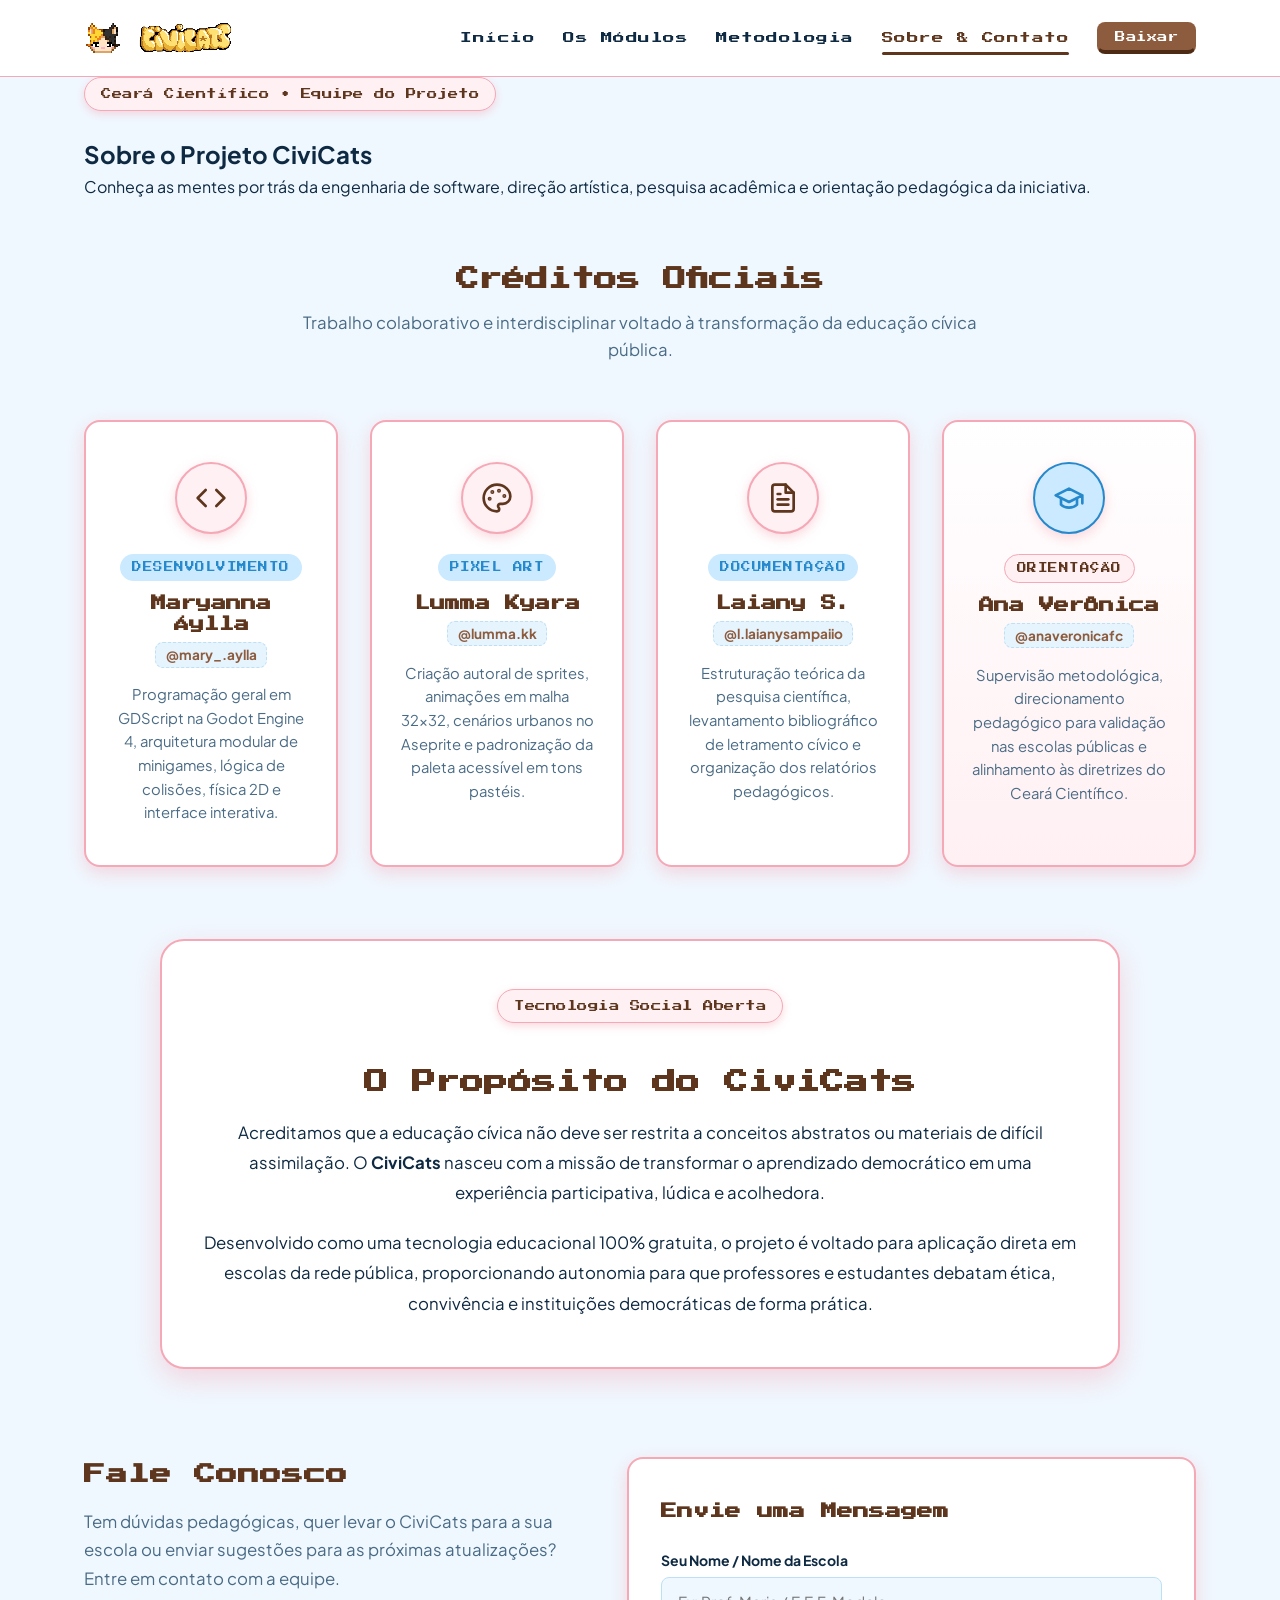
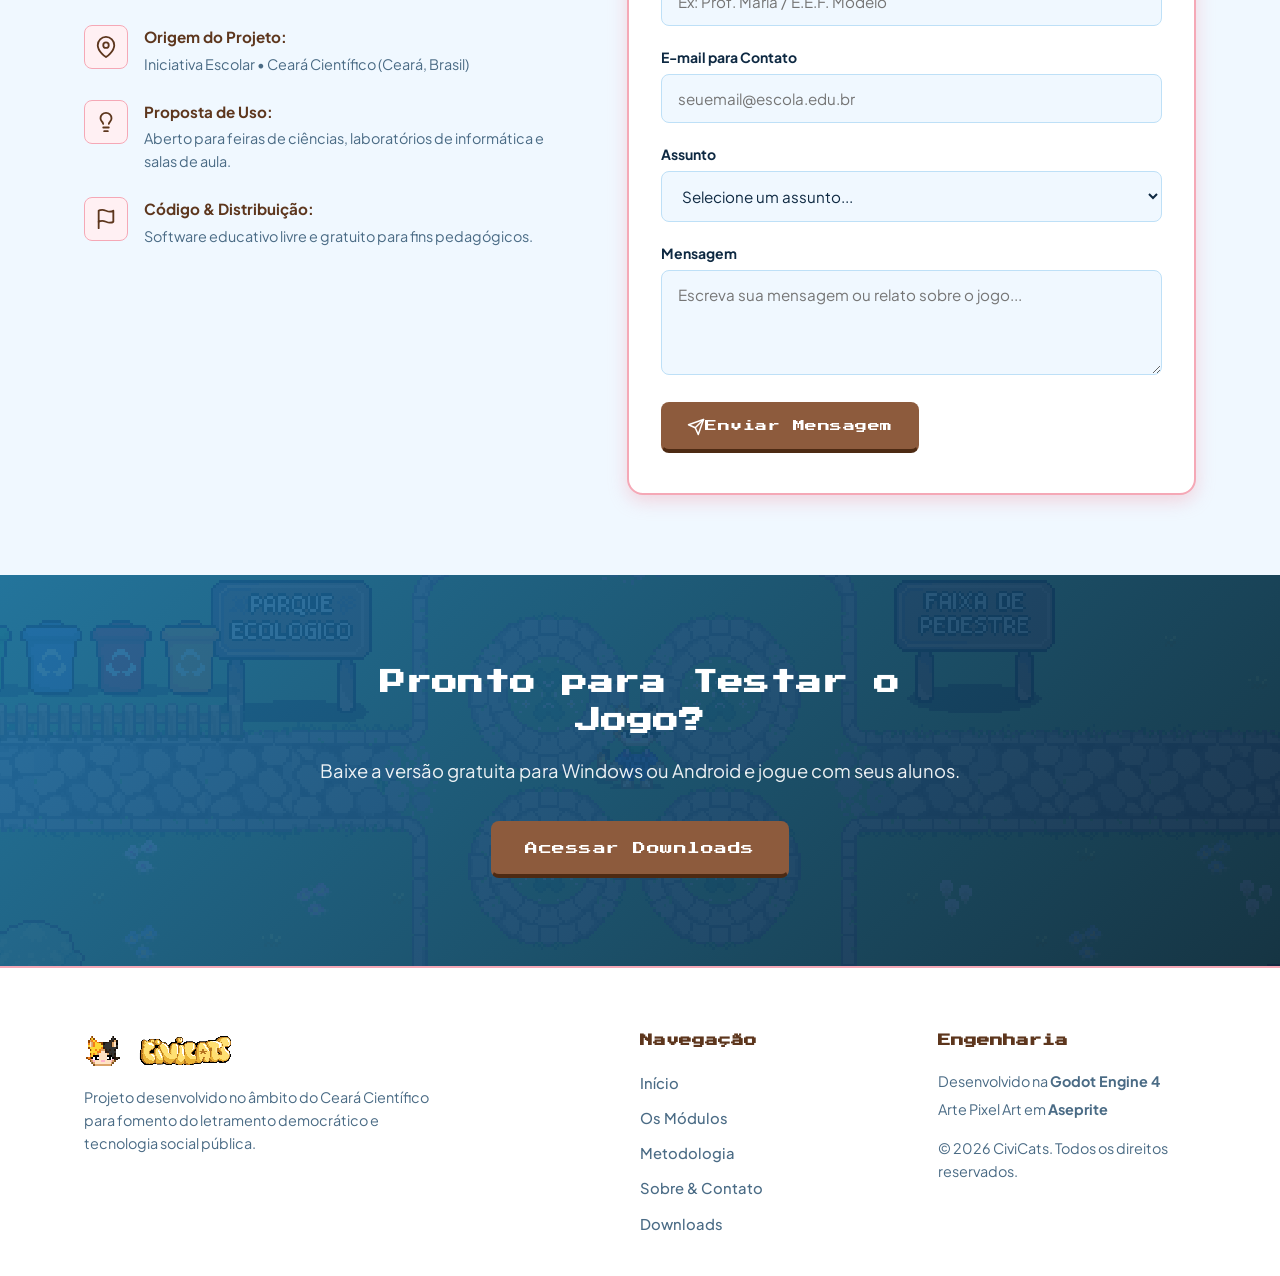
==== commit 793a68f4: "Update sobre.html" ====
--- a/sobre.html
+++ b/sobre.html
@@ -91,8 +91,8 @@
             <span class="team-role-tag">Desenvolvimento</span>
             <h3 class="team-name">Maryanna Áylla</h3>
             <p class="team-handle">
-              <a href="https://instagram.com/MaryAylla" target="_blank" rel="noopener noreferrer" class="social-tag">
-                @MaryAylla
+              <a href="https://instagram.com/mary_.aylla" target="_blank" rel="noopener noreferrer" class="social-tag">
+                @mary_.aylla
               </a>
             </p>
             <p class="team-desc">
@@ -372,4 +372,4 @@
 
   <script src="js/main.js"></script>
 </body>
-</html>+</html>
